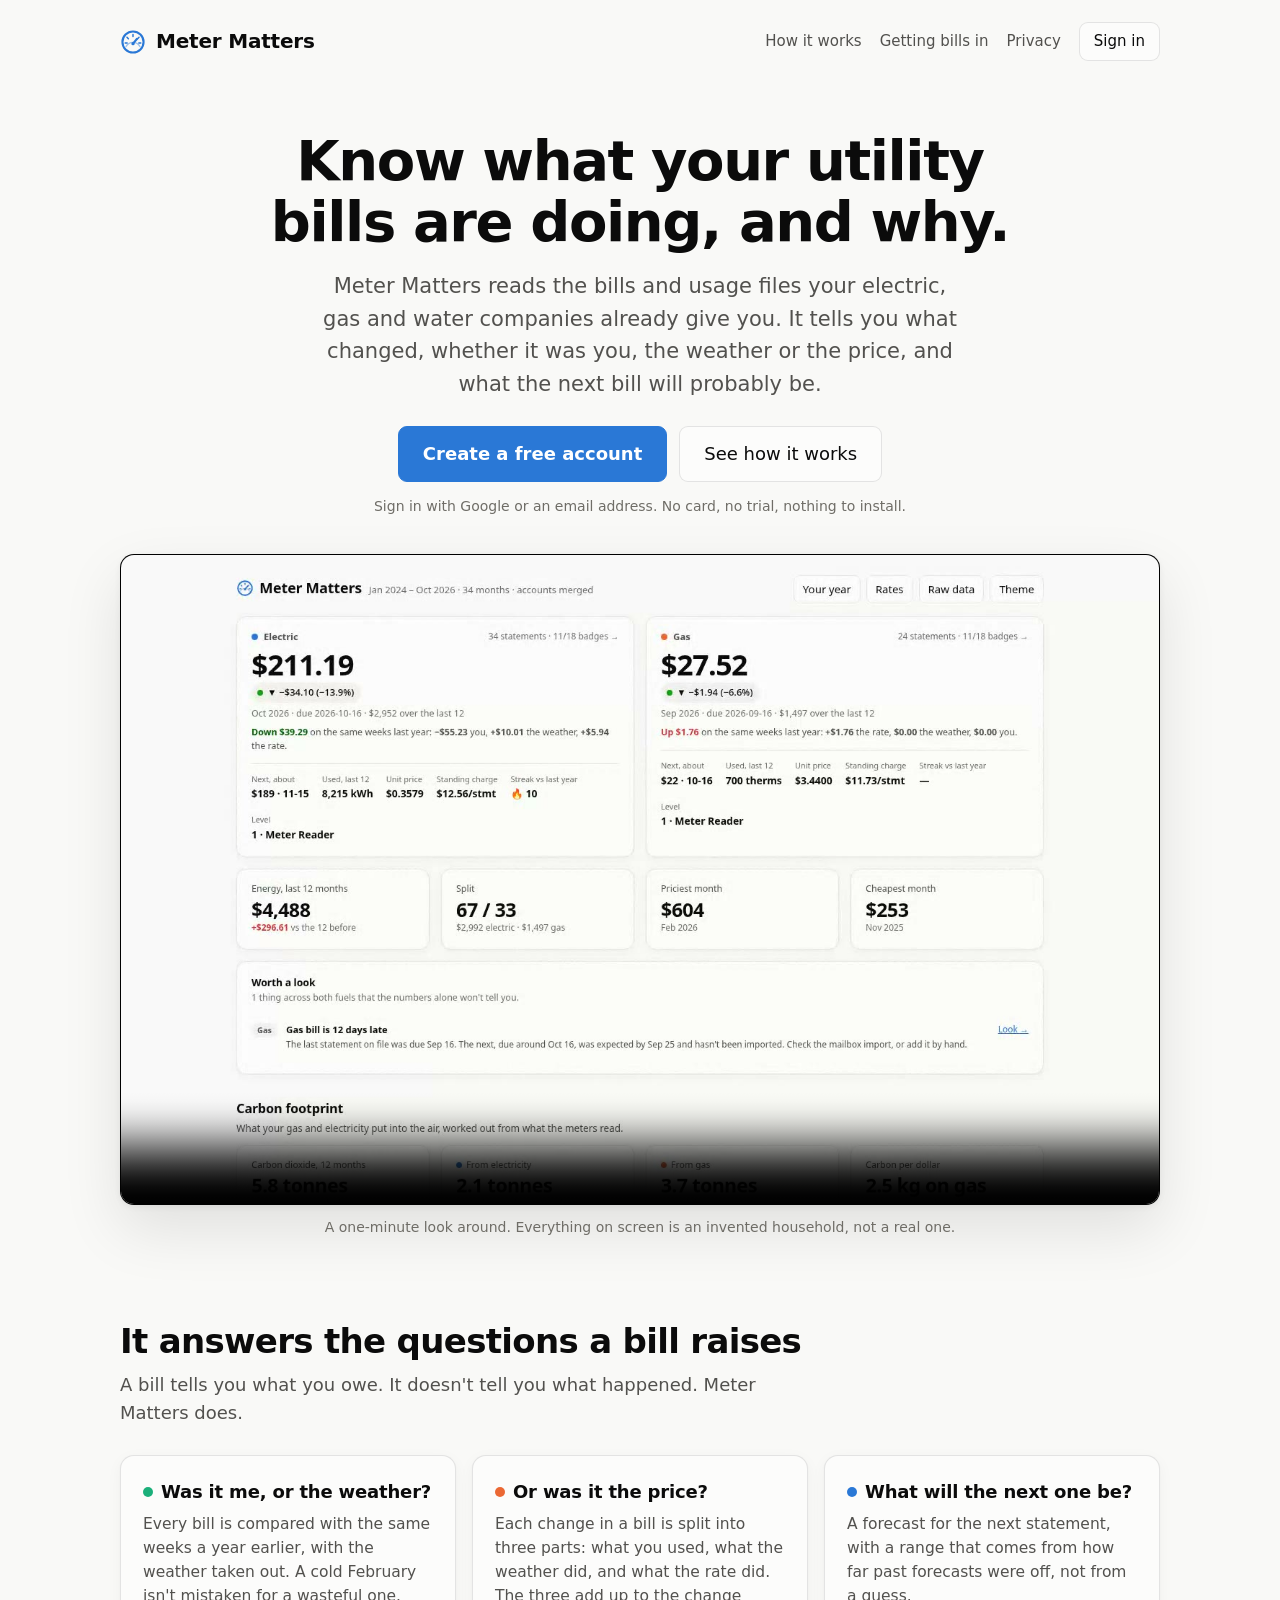
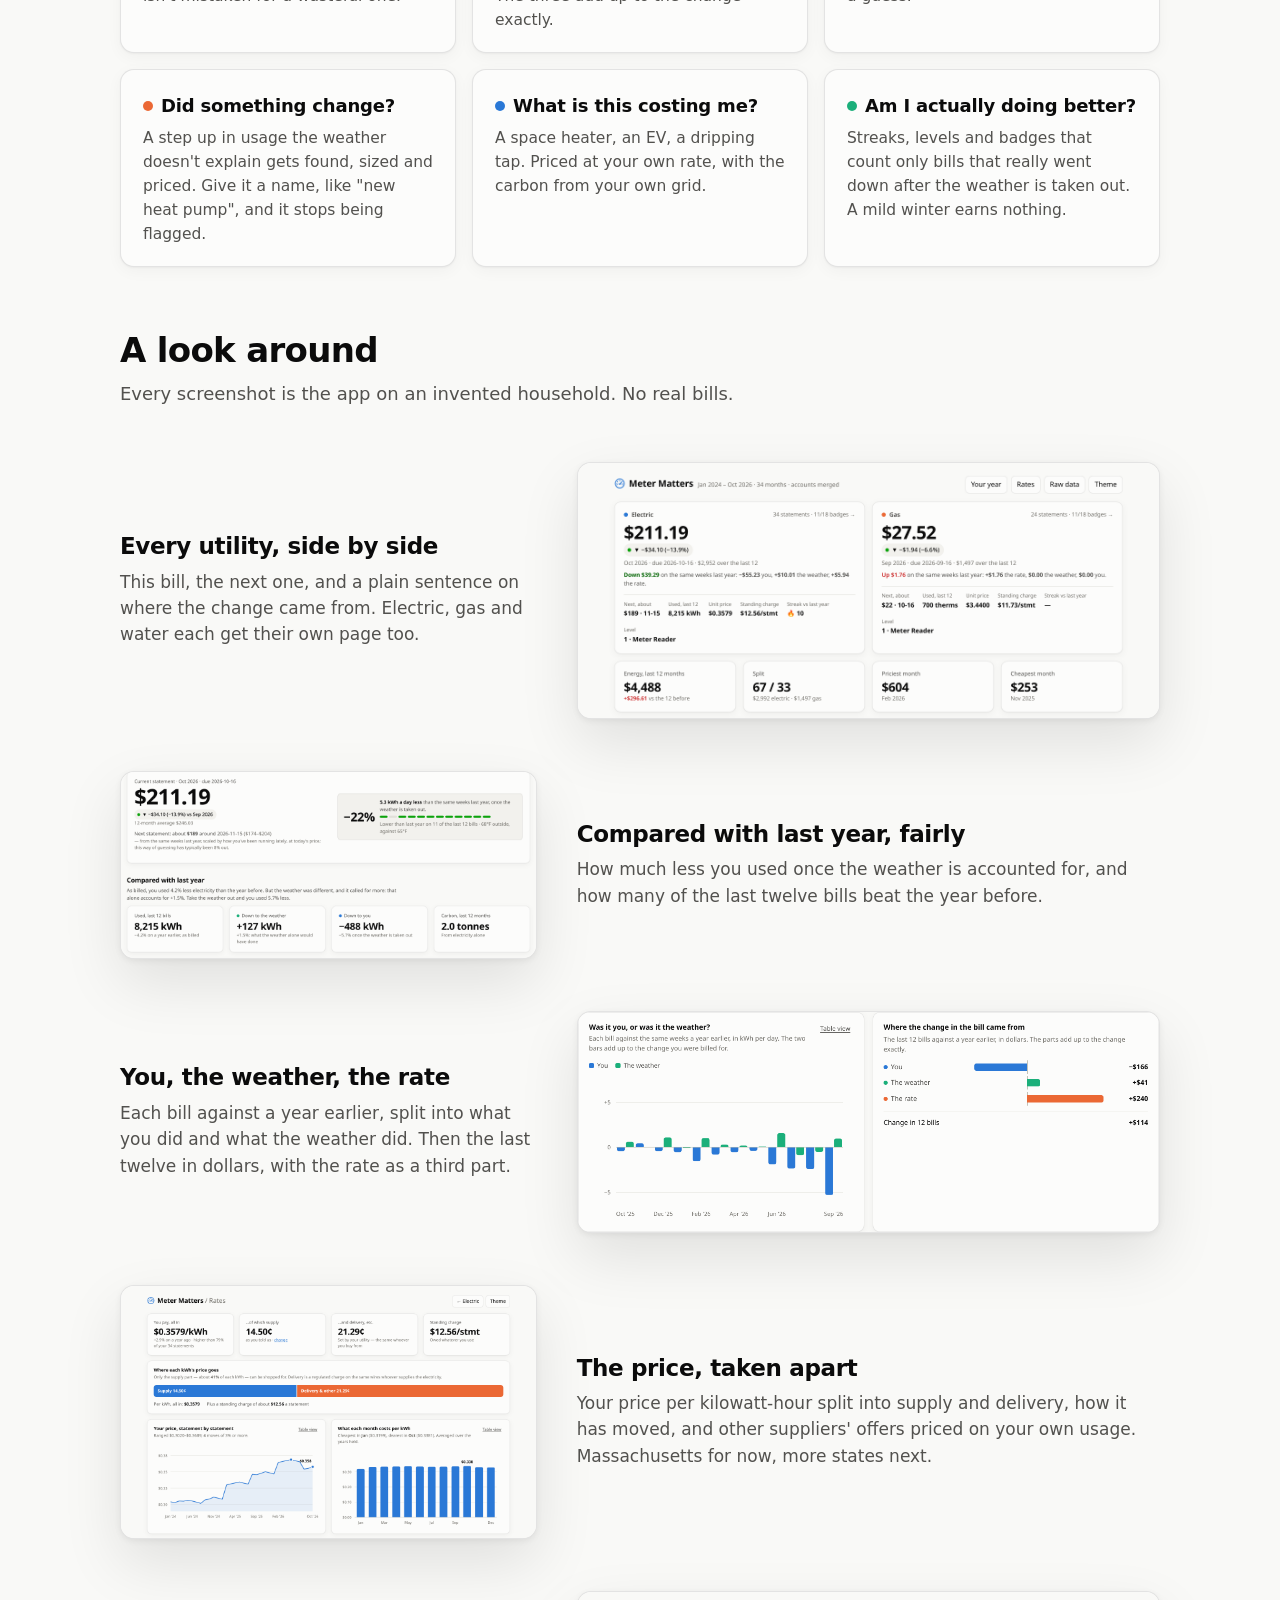
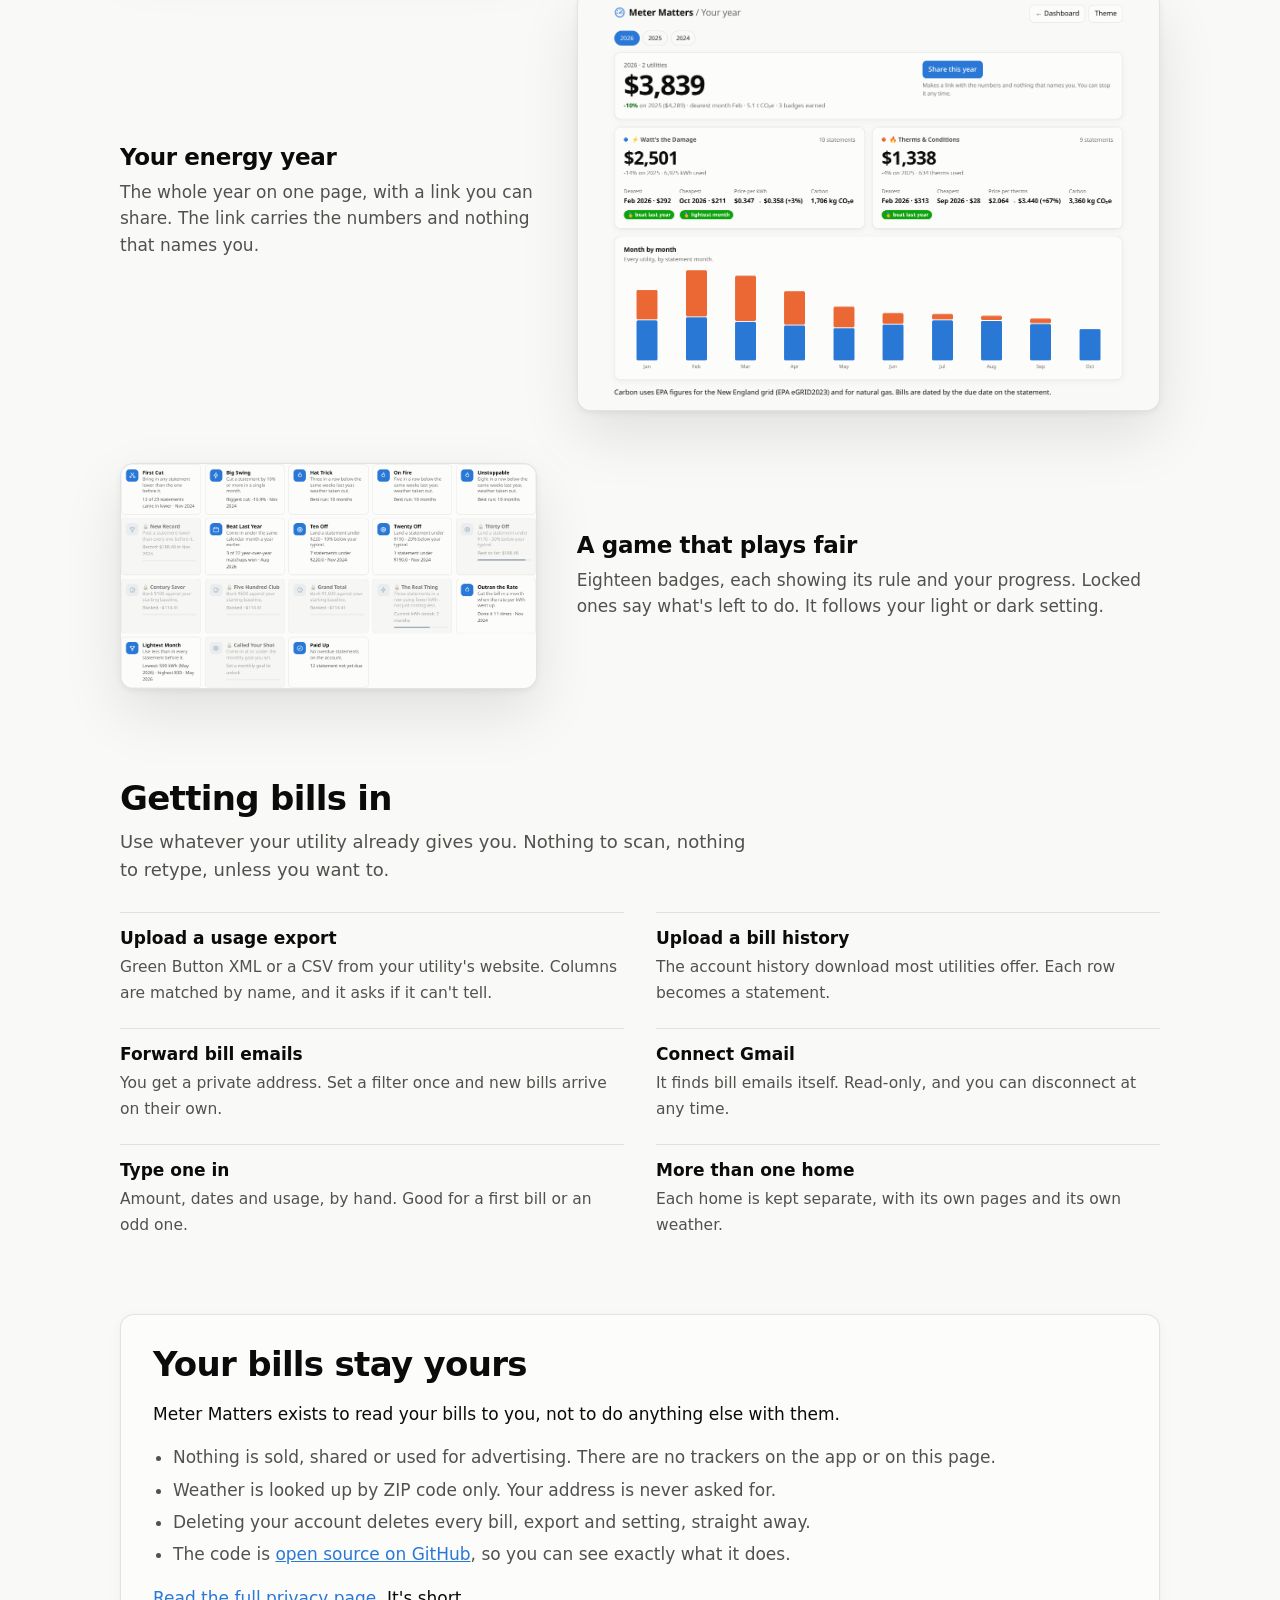
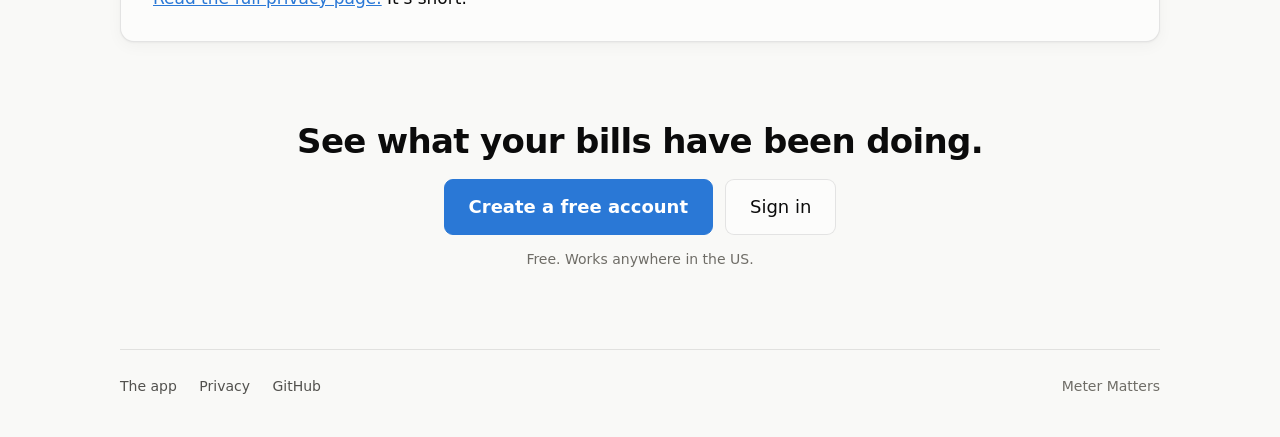
==== index.html @ e4c4b6be "The front page for Meter Matters Plain HTML and CSS for GitHub Pages at about.metermatters.app: what" ====
<!doctype html>
<html lang="en">
<head>
<meta charset="utf-8">
<meta name="viewport" content="width=device-width, initial-scale=1">
<title>Meter Matters · Know what your utility bills are doing</title>
<meta name="description" content="Meter Matters reads the bills and usage files your electric, gas and water companies already give you, and tells you plainly what changed and why. Free.">
<link rel="icon" type="image/svg+xml" href="icon.svg">
<link rel="stylesheet" href="styles.css">
<meta property="og:title" content="Meter Matters">
<meta property="og:description" content="Know what your utility bills are doing, and why. Free.">
<meta property="og:image" content="https://about.metermatters.app/img/hero.png">
<meta property="og:url" content="https://about.metermatters.app/">
<meta name="twitter:card" content="summary_large_image">
</head>
<body>
<div class="wrap">

  <header class="top">
    <a class="brand" href="/"><img src="icon.svg" alt=""><strong>Meter Matters</strong></a>
    <nav>
      <a href="#how">How it works</a>
      <a href="#bills">Getting bills in</a>
      <a href="privacy.html">Privacy</a>
      <a class="btn" href="https://metermatters.app/login">Sign in</a>
    </nav>
  </header>

  <section class="hero">
    <h1>Know what your utility bills are doing, and why.</h1>
    <p class="lede">Meter Matters reads the bills and usage files your electric, gas and water
      companies already give you. It tells you what changed, whether it was you, the weather or
      the price, and what the next bill will probably be.</p>
    <div class="actions">
      <a class="btn primary big" href="https://metermatters.app/register">Create a free account</a>
      <a class="btn big" href="#how">See how it works</a>
    </div>
    <p class="fine">Sign in with Google or an email address. No card, no trial, nothing to install.</p>

    <div class="video">
      <video controls preload="metadata" playsinline poster="video/poster.jpg" width="1440" height="900">
        <source src="video/demo.mp4" type="video/mp4">
      </video>
    </div>
    <p class="caption">A one-minute look around. Everything on screen is an invented household, not a real one.</p>
  </section>

  <section id="how">
    <div class="wrap">
      <h2>It answers the questions a bill raises</h2>
      <p class="intro">A bill tells you what you owe. It doesn't tell you what happened. Meter Matters does.</p>
      <div class="cards">
        <div class="card">
          <h3><span class="dot aqua"></span>Was it me, or the weather?</h3>
          <p>Every bill is compared with the same weeks a year earlier, with the weather taken out.
            A cold February isn't mistaken for a wasteful one.</p>
        </div>
        <div class="card">
          <h3><span class="dot orange"></span>Or was it the price?</h3>
          <p>Each change in a bill is split into three parts: what you used, what the weather did,
            and what the rate did. The three add up to the change exactly.</p>
        </div>
        <div class="card">
          <h3><span class="dot"></span>What will the next one be?</h3>
          <p>A forecast for the next statement, with a range that comes from how far past
            forecasts were off, not from a guess.</p>
        </div>
        <div class="card">
          <h3><span class="dot orange"></span>Did something change?</h3>
          <p>A step up in usage the weather doesn't explain gets found, sized and priced.
            Give it a name, like "new heat pump", and it stops being flagged.</p>
        </div>
        <div class="card">
          <h3><span class="dot"></span>What is this costing me?</h3>
          <p>A space heater, an EV, a dripping tap. Priced at your own rate, with the carbon
            from your own grid.</p>
        </div>
        <div class="card">
          <h3><span class="dot aqua"></span>Am I actually doing better?</h3>
          <p>Streaks, levels and badges that count only bills that really went down after
            the weather is taken out. A mild winter earns nothing.</p>
        </div>
      </div>
    </div>
  </section>

  <section id="look">
    <div class="wrap">
      <h2>A look around</h2>
      <p class="intro">Every screenshot is the app on an invented household. No real bills.</p>

      <div class="shot">
        <div class="words">
          <h3>Every utility, side by side</h3>
          <p>This bill, the next one, and a plain sentence on where the change came from.
            Electric, gas and water each get their own page too.</p>
        </div>
        <img src="img/hero.png" alt="The overview: electric and gas cards side by side, each with the current bill, the forecast and the split between you, the weather and the rate" loading="lazy" width="1280" height="560">
      </div>

      <div class="shot">
        <div class="words">
          <h3>Compared with last year, fairly</h3>
          <p>How much less you used once the weather is accounted for, and how many of the
            last twelve bills beat the year before.</p>
        </div>
        <img src="img/electric.png" alt="The electric page: current statement, forecast, and the weather-adjusted comparison with last year" loading="lazy" width="1152" height="518">
      </div>

      <div class="shot">
        <div class="words">
          <h3>You, the weather, the rate</h3>
          <p>Each bill against a year earlier, split into what you did and what the weather
            did. Then the last twelve in dollars, with the rate as a third part.</p>
        </div>
        <img src="img/weather.png" alt="Two charts: each bill split into you and the weather, and the twelve-bill dollar change split into you, the weather and the rate" loading="lazy" width="1120" height="423">
      </div>

      <div class="shot">
        <div class="words">
          <h3>The price, taken apart</h3>
          <p>Your price per kilowatt-hour split into supply and delivery, how it has moved,
            and other suppliers' offers priced on your own usage. Massachusetts for now, more states next.</p>
        </div>
        <img src="img/rates.png" alt="The rates page: supply and delivery over time, and supplier offers priced against the home's own last twelve months" loading="lazy" width="1280" height="780">
      </div>

      <div class="shot">
        <div class="words">
          <h3>Your energy year</h3>
          <p>The whole year on one page, with a link you can share. The link carries the
            numbers and nothing that names you.</p>
        </div>
        <img src="img/year.png" alt="The year page: total spend, each utility's year, and a month-by-month chart" loading="lazy" width="1280" height="919">
      </div>

      <div class="shot">
        <div class="words">
          <h3>A game that plays fair</h3>
          <p>Eighteen badges, each showing its rule and your progress. Locked ones say what's
            left to do. It follows your light or dark setting.</p>
        </div>
        <img src="img/badges.png" alt="The badges grid, with earned and locked badges and the rule for each" loading="lazy" width="1078" height="583">
      </div>
    </div>
  </section>

  <section id="bills">
    <div class="wrap">
      <h2>Getting bills in</h2>
      <p class="intro">Use whatever your utility already gives you. Nothing to scan, nothing to retype,
        unless you want to.</p>
      <ul class="ways">
        <li><strong>Upload a usage export</strong><span>Green Button XML or a CSV from your utility's website.
          Columns are matched by name, and it asks if it can't tell.</span></li>
        <li><strong>Upload a bill history</strong><span>The account history download most utilities offer.
          Each row becomes a statement.</span></li>
        <li><strong>Forward bill emails</strong><span>You get a private address. Set a filter once and new
          bills arrive on their own.</span></li>
        <li><strong>Connect Gmail</strong><span>It finds bill emails itself. Read-only, and you can
          disconnect at any time.</span></li>
        <li><strong>Type one in</strong><span>Amount, dates and usage, by hand. Good for a first bill or
          an odd one.</span></li>
        <li><strong>More than one home</strong><span>Each home is kept separate, with its own pages and
          its own weather.</span></li>
      </ul>
    </div>
  </section>

  <section id="privacy">
    <div class="wrap">
      <div class="promise">
        <h2>Your bills stay yours</h2>
        <p>Meter Matters exists to read your bills to you, not to do anything else with them.</p>
        <ul>
          <li>Nothing is sold, shared or used for advertising. There are no trackers on the app or on this page.</li>
          <li>Weather is looked up by ZIP code only. Your address is never asked for.</li>
          <li>Deleting your account deletes every bill, export and setting, straight away.</li>
          <li>The code is <a href="https://github.com/davidfic/meter-matters">open source on GitHub</a>, so you can see exactly what it does.</li>
        </ul>
        <p style="margin-bottom:0"><a href="privacy.html">Read the full privacy page.</a> It's short.</p>
      </div>
    </div>
  </section>

  <section class="closing">
    <h2>See what your bills have been doing.</h2>
    <div class="actions">
      <a class="btn primary big" href="https://metermatters.app/register">Create a free account</a>
      <a class="btn big" href="https://metermatters.app/login">Sign in</a>
    </div>
    <p class="fine" style="color:var(--text-muted);font-size:14px;margin-top:14px">Free. Works anywhere in the US.</p>
  </section>

  <footer class="foot">
    <div>
      <a href="https://metermatters.app">The app</a>
      <a href="privacy.html">Privacy</a>
      <a href="https://github.com/davidfic/meter-matters">GitHub</a>
    </div>
    <div>Meter Matters</div>
  </footer>

</div>
</body>
</html>
---- styles.css ----
/* about.metermatters.app. Same palette and type as the app, so the two feel
   like one thing. Light and dark follow the visitor's system setting. */

:root {
  color-scheme: light;
  --page:           #f9f9f7;
  --surface-1:      #fcfcfb;
  --surface-2:      #f2f1ed;
  --text-primary:   #0b0b0b;
  --text-secondary: #52514e;
  --text-muted:     #6f6d67;
  --border:         rgba(11, 11, 11, 0.10);
  --shadow:         0 1px 2px rgba(11, 11, 11, 0.04), 0 4px 16px rgba(11, 11, 11, 0.04);
  --shadow-lg:      0 2px 6px rgba(11, 11, 11, 0.06), 0 24px 60px rgba(11, 11, 11, 0.10);
  --blue:           #2a78d6;
  --orange:         #eb6834;
  --aqua:           #1baf7a;
  --good-text:      #006300;
  --radius:         14px;
  --radius-sm:      9px;
}

@media (prefers-color-scheme: dark) {
  :root {
    color-scheme: dark;
    --page:           #0d0d0d;
    --surface-1:      #1a1a19;
    --surface-2:      #232322;
    --text-primary:   #ffffff;
    --text-secondary: #c3c2b7;
    --text-muted:     #898781;
    --border:         rgba(255, 255, 255, 0.10);
    --shadow:         0 1px 2px rgba(0, 0, 0, 0.4), 0 4px 16px rgba(0, 0, 0, 0.3);
    --shadow-lg:      0 2px 6px rgba(0, 0, 0, 0.5), 0 24px 60px rgba(0, 0, 0, 0.5);
    --blue:           #3987e5;
    --orange:         #d95926;
    --aqua:           #199e70;
    --good-text:      #0ca30c;
  }
}

* { box-sizing: border-box; }
html { -webkit-text-size-adjust: 100%; scroll-behavior: smooth; }

body {
  margin: 0;
  padding: 0 16px;
  background: var(--page);
  color: var(--text-primary);
  font-family: system-ui, -apple-system, "Segoe UI", sans-serif;
  font-size: 17px;
  line-height: 1.55;
}

a { color: var(--blue); }
a:focus-visible, button:focus-visible { outline: 2px solid var(--blue); outline-offset: 2px; }

.wrap { max-width: 1040px; margin: 0 auto; }
.narrow { max-width: 720px; margin: 0 auto; }

/* ------------------------------------------------------------- header */

header.top {
  display: flex; align-items: center; justify-content: space-between; gap: 16px;
  padding: 22px 0;
}
.brand { display: flex; align-items: center; gap: 10px; text-decoration: none; color: inherit; }
.brand img { width: 26px; height: 26px; }
.brand strong { font-size: 20px; font-weight: 650; letter-spacing: -0.01em; }
nav { display: flex; align-items: center; gap: 6px 18px; flex-wrap: wrap; justify-content: flex-end; }
nav a { color: var(--text-secondary); text-decoration: none; font-size: 15px; }
nav a:hover { color: var(--text-primary); }

.btn {
  display: inline-block; text-decoration: none; font: inherit; font-size: 16px;
  color: var(--text-primary); background: var(--surface-1);
  border: 1px solid var(--border); border-radius: var(--radius-sm);
  padding: 10px 18px; cursor: pointer; white-space: nowrap;
  transition: background 120ms ease, filter 120ms ease;
}
.btn:hover { background: var(--surface-2); }
.btn.primary { background: var(--blue); border-color: var(--blue); color: #fff; font-weight: 550; }
.btn.primary:hover { filter: brightness(1.08); background: var(--blue); }
.btn.big { font-size: 18px; padding: 13px 24px; }
nav .btn { padding: 7px 14px; font-size: 15px; }

/* --------------------------------------------------------------- hero */

.hero { text-align: center; padding: 48px 0 28px; }
.hero h1 {
  font-size: clamp(34px, 6vw, 56px); line-height: 1.08; letter-spacing: -0.025em;
  font-weight: 700; margin: 0 auto 18px; max-width: 760px;
}
.hero .lede { font-size: clamp(18px, 2.3vw, 21px); color: var(--text-secondary); max-width: 640px; margin: 0 auto 26px; }
.actions { display: flex; gap: 12px; justify-content: center; flex-wrap: wrap; }
.hero .fine { color: var(--text-muted); font-size: 14px; margin: 14px 0 0; }

.video {
  margin: 36px auto 0; border-radius: var(--radius); overflow: hidden;
  border: 1px solid var(--border); box-shadow: var(--shadow-lg); background: #000;
}
.video video { display: block; width: 100%; height: auto; }
.caption { text-align: center; color: var(--text-muted); font-size: 14px; margin: 12px 0 0; }

/* ----------------------------------------------------------- sections */

section { padding: 56px 0 8px; }
section h2 {
  font-size: clamp(26px, 4vw, 34px); letter-spacing: -0.02em; line-height: 1.15;
  margin: 0 0 10px; font-weight: 700;
}
section > .wrap > p.intro, section > .narrow > p.intro { color: var(--text-secondary); font-size: 18px; margin: 0 0 28px; max-width: 640px; }

.cards { display: grid; grid-template-columns: repeat(3, 1fr); gap: 16px; }
.card {
  background: var(--surface-1); border: 1px solid var(--border); border-radius: var(--radius);
  box-shadow: var(--shadow); padding: 22px 22px 20px;
}
.card h3 { margin: 0 0 6px; font-size: 18px; font-weight: 650; letter-spacing: -0.01em; }
.card p { margin: 0; color: var(--text-secondary); font-size: 15.5px; }
.card .dot { display: inline-block; width: 10px; height: 10px; border-radius: 50%; margin: 0 8px 1px 0; background: var(--blue); }
.card .dot.orange { background: var(--orange); }
.card .dot.aqua { background: var(--aqua); }

/* a screenshot with its words beside it */
.shot { display: grid; grid-template-columns: 5fr 7fr; gap: 28px 40px; align-items: center; padding: 26px 0; }
.shot:nth-child(even) .words { order: 2; }
.shot .words h3 { font-size: 23px; letter-spacing: -0.015em; margin: 0 0 8px; font-weight: 650; line-height: 1.2; }
.shot .words p { margin: 0; color: var(--text-secondary); }
.shot img, .shot picture img {
  width: 100%; height: auto; display: block; border-radius: var(--radius);
  border: 1px solid var(--border); box-shadow: var(--shadow-lg); background: var(--surface-1);
}

.ways { display: grid; grid-template-columns: repeat(2, 1fr); gap: 10px 32px; margin: 0; padding: 0; list-style: none; }
.ways li { padding: 12px 0; border-top: 1px solid var(--border); }
.ways strong { display: block; font-weight: 650; margin-bottom: 2px; }
.ways span { color: var(--text-secondary); font-size: 15.5px; }

.promise { background: var(--surface-1); border: 1px solid var(--border); border-radius: var(--radius); box-shadow: var(--shadow); padding: 30px 32px; }
.promise ul { margin: 12px 0 0; padding-left: 20px; color: var(--text-secondary); }
.promise li { margin: 6px 0; }

.closing { text-align: center; padding: 72px 0 40px; }
.closing h2 { margin-bottom: 18px; }

footer.foot {
  border-top: 1px solid var(--border); margin-top: 24px; padding: 26px 0 40px;
  color: var(--text-muted); font-size: 14px;
  display: flex; justify-content: space-between; gap: 10px 20px; flex-wrap: wrap;
}
footer.foot a { color: var(--text-secondary); text-decoration: none; margin-right: 18px; }
footer.foot a:hover { color: var(--text-primary); text-decoration: underline; }

/* ------------------------------------------------------- privacy page */

.doc { padding: 24px 0 40px; }
.doc h1 { font-size: clamp(30px, 5vw, 42px); letter-spacing: -0.02em; margin: 0 0 6px; }
.doc .updated { color: var(--text-muted); font-size: 14px; margin: 0 0 28px; }
.doc h2 { font-size: 22px; margin: 36px 0 8px; letter-spacing: -0.015em; }
.doc p, .doc li { color: var(--text-secondary); }
.doc ul { padding-left: 22px; }
.doc li { margin: 6px 0; }
.doc strong { color: var(--text-primary); font-weight: 600; }

/* ---------------------------------------------------------- phones */

@media (max-width: 860px) {
  .cards { grid-template-columns: 1fr 1fr; }
  .shot { grid-template-columns: 1fr; gap: 16px; }
  .shot:nth-child(even) .words { order: 0; }
}
@media (max-width: 560px) {
  body { font-size: 16px; }
  .cards, .ways { grid-template-columns: 1fr; }
  header.top { padding: 16px 0; }
  nav a:not(.btn) { display: none; }
  .hero { padding-top: 28px; }
  .promise { padding: 22px 20px; }
}
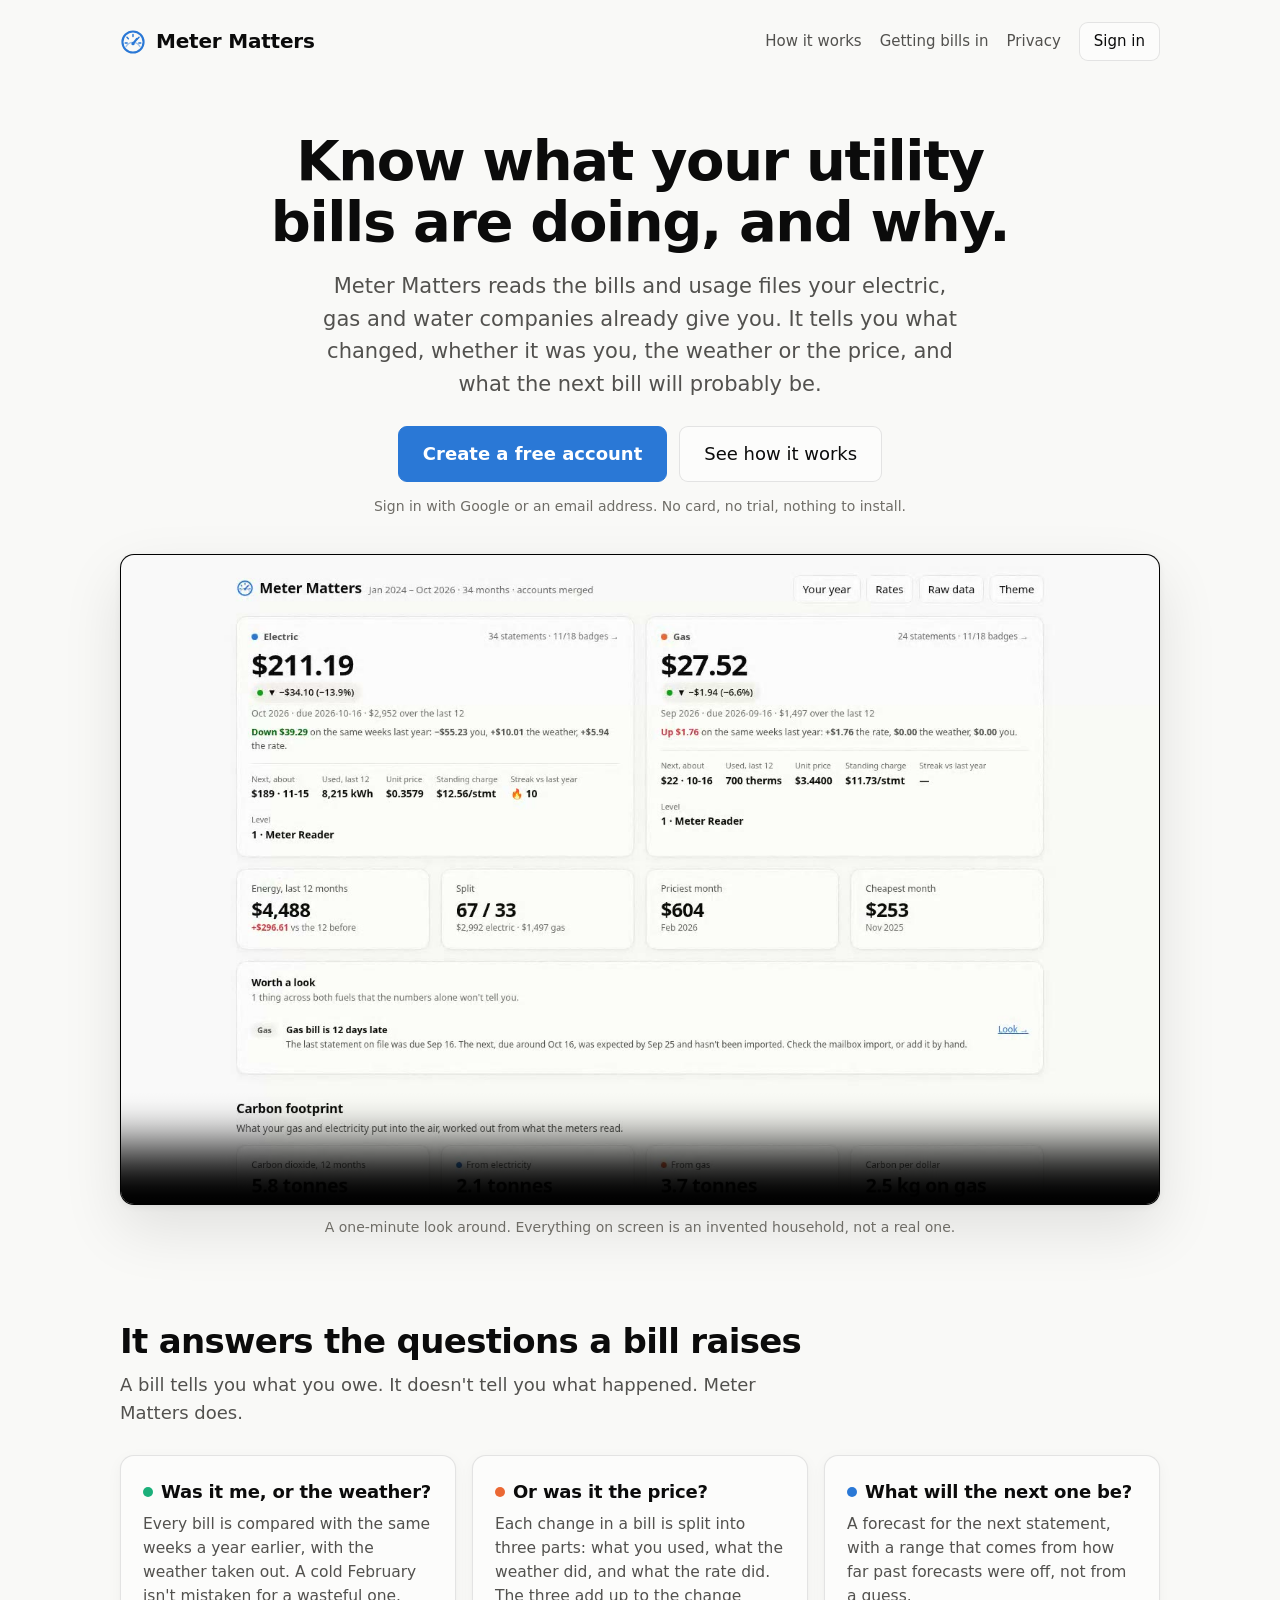
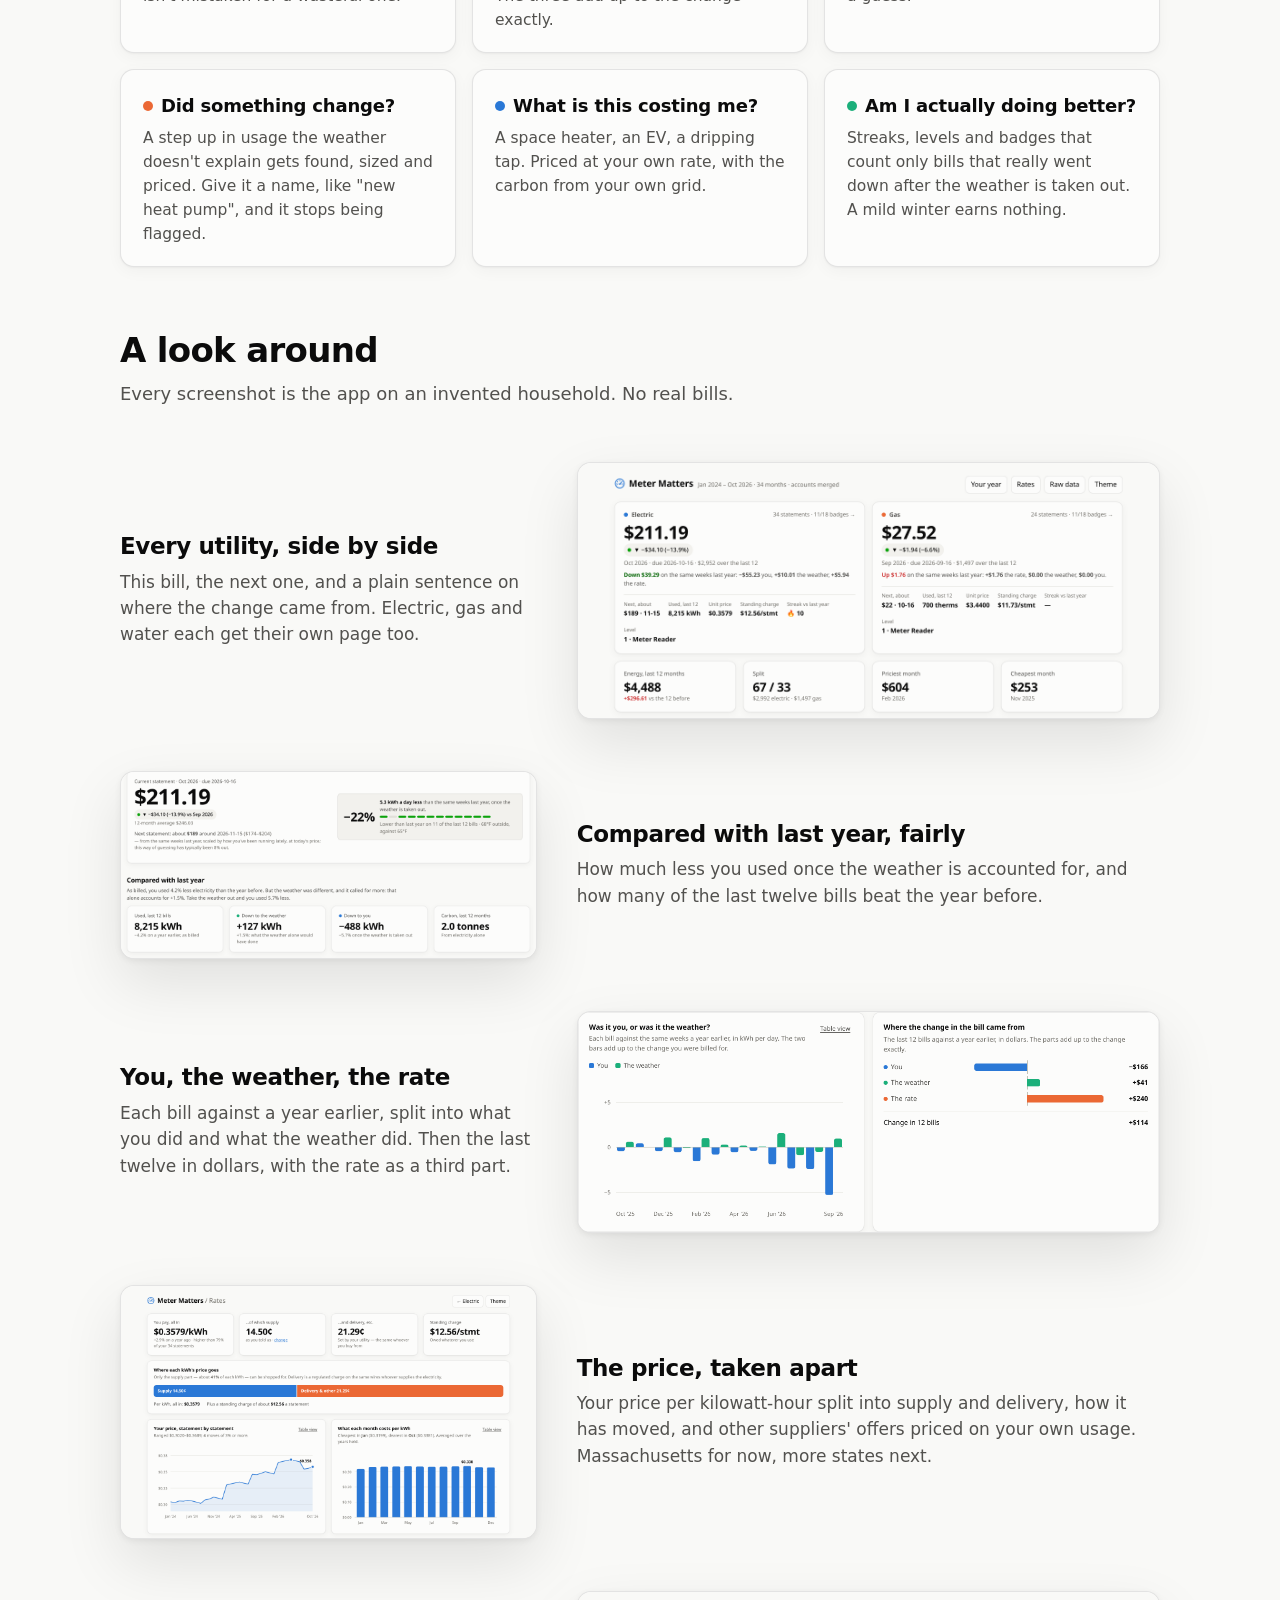
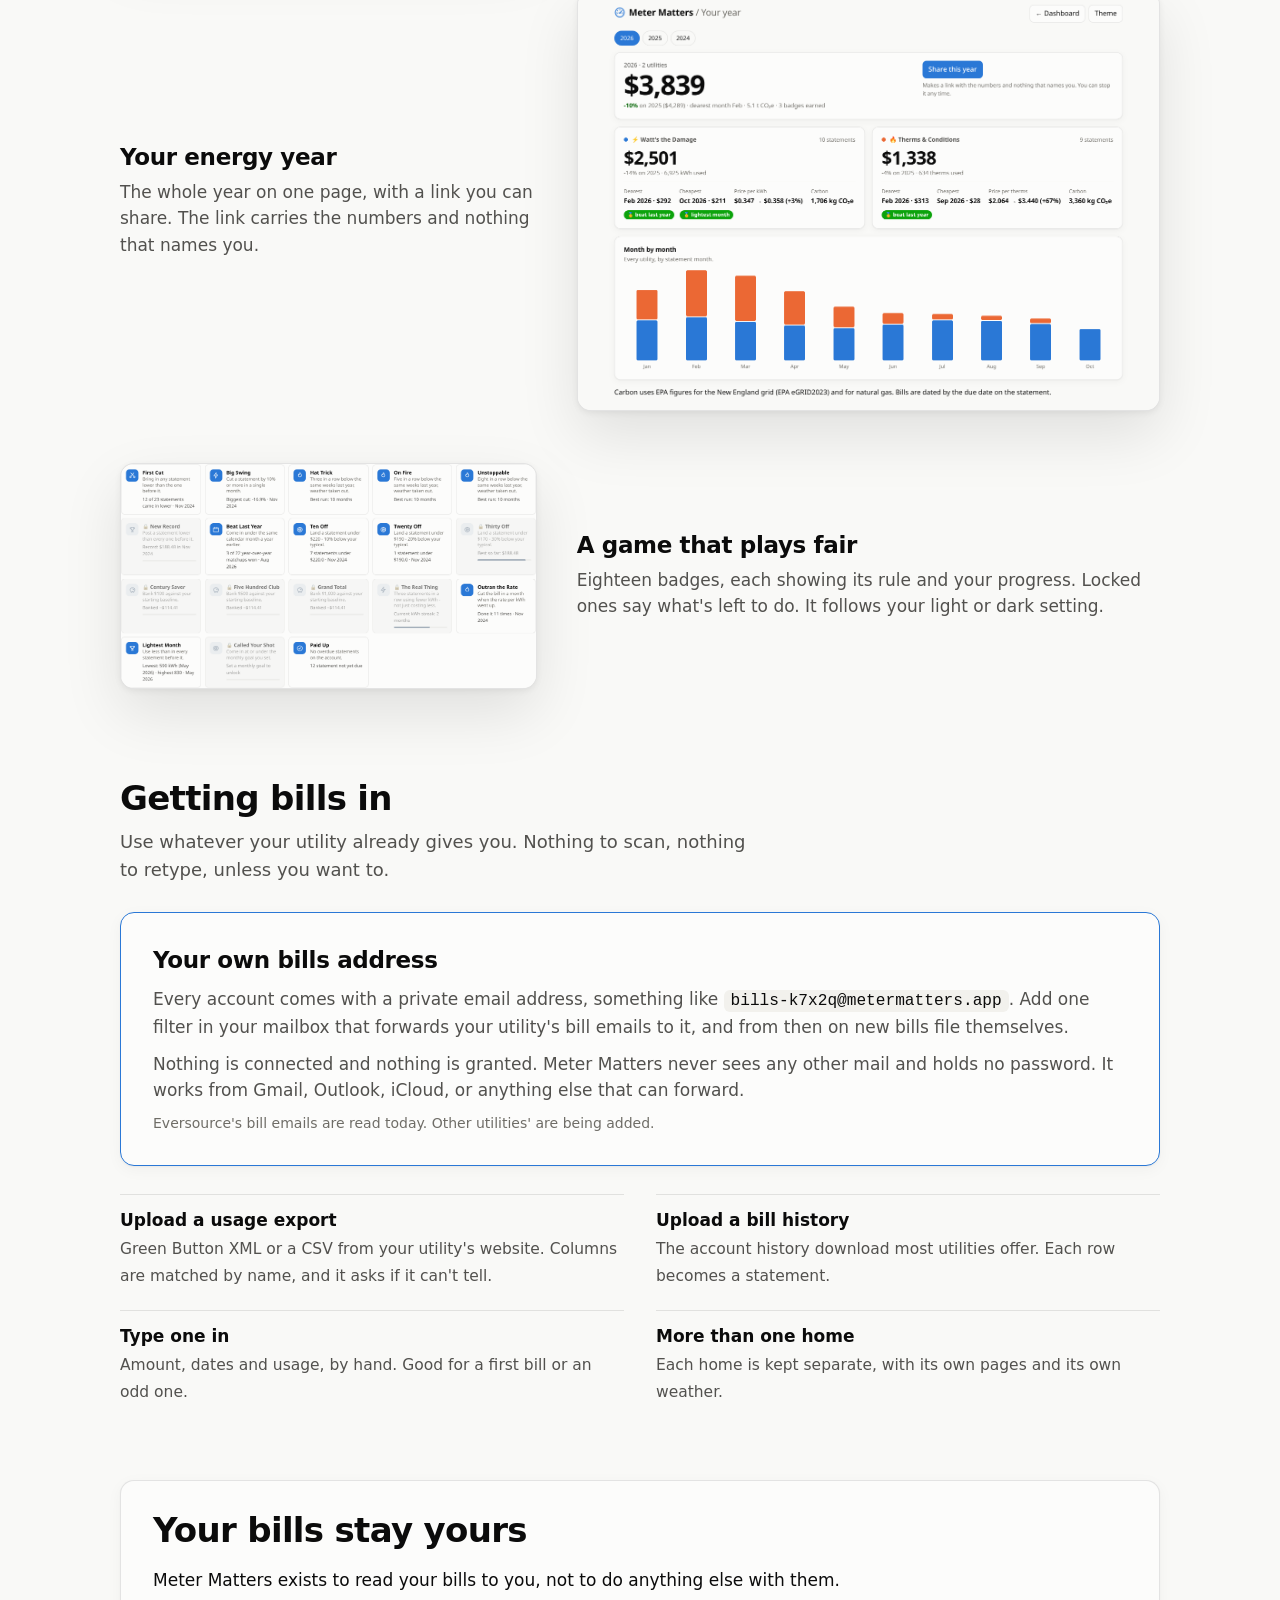
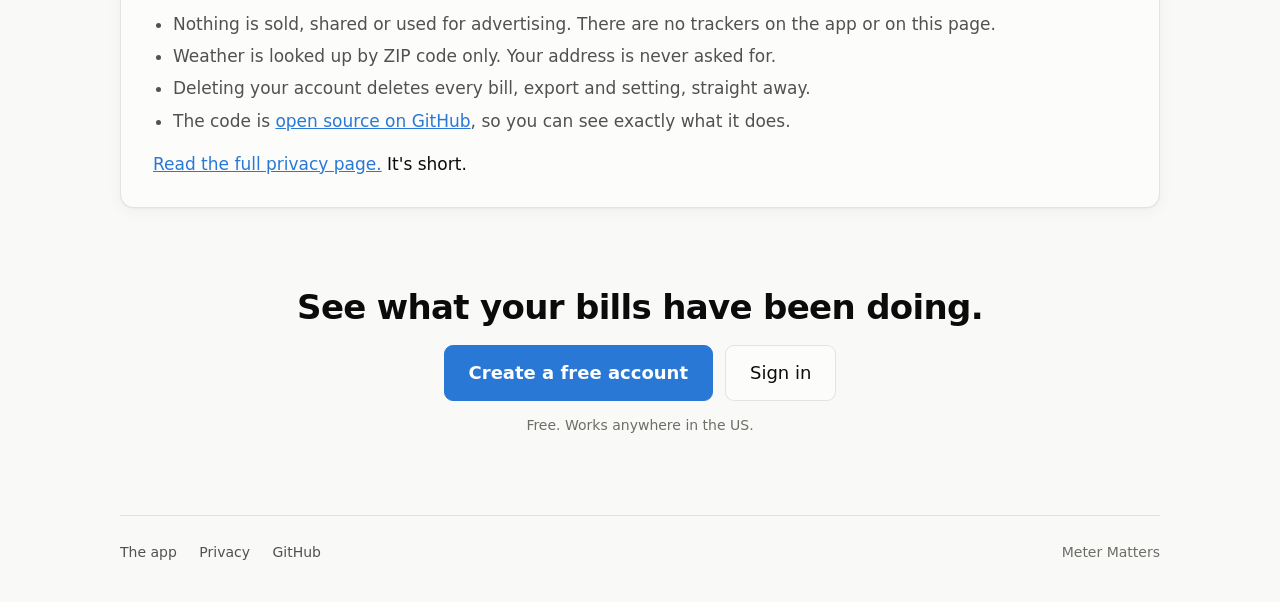
==== commit cf9e5921: "Call out the private bills address Forwarding to a private address needs nothing connected and nothi" ====
--- a/index.html
+++ b/index.html
@@ -150,15 +150,22 @@
       <h2>Getting bills in</h2>
       <p class="intro">Use whatever your utility already gives you. Nothing to scan, nothing to retype,
         unless you want to.</p>
+
+      <div class="promise address">
+        <h3>Your own bills address</h3>
+        <p>Every account comes with a private email address, something like
+          <code>bills-k7x2q@metermatters.app</code>. Add one filter in your mailbox that forwards
+          your utility's bill emails to it, and from then on new bills file themselves.</p>
+        <p>Nothing is connected and nothing is granted. Meter Matters never sees any other mail and
+          holds no password. It works from Gmail, Outlook, iCloud, or anything else that can forward.</p>
+        <p class="fine">Eversource's bill emails are read today. Other utilities' are being added.</p>
+      </div>
+
       <ul class="ways">
         <li><strong>Upload a usage export</strong><span>Green Button XML or a CSV from your utility's website.
           Columns are matched by name, and it asks if it can't tell.</span></li>
         <li><strong>Upload a bill history</strong><span>The account history download most utilities offer.
           Each row becomes a statement.</span></li>
-        <li><strong>Forward bill emails</strong><span>You get a private address. Set a filter once and new
-          bills arrive on their own.</span></li>
-        <li><strong>Connect Gmail</strong><span>It finds bill emails itself. Read-only, and you can
-          disconnect at any time.</span></li>
         <li><strong>Type one in</strong><span>Amount, dates and usage, by hand. Good for a first bill or
           an odd one.</span></li>
         <li><strong>More than one home</strong><span>Each home is kept separate, with its own pages and
--- a/styles.css
+++ b/styles.css
@@ -132,6 +132,12 @@
   border: 1px solid var(--border); box-shadow: var(--shadow-lg); background: var(--surface-1);
 }
 
+.promise.address { border-color: var(--blue); margin-bottom: 28px; }
+.promise.address h3 { margin: 0 0 8px; font-size: 23px; letter-spacing: -0.015em; font-weight: 650; }
+.promise.address p { margin: 0 0 10px; color: var(--text-secondary); }
+.promise.address code { font-size: 0.95em; background: var(--surface-2); padding: 2px 7px; border-radius: 6px; color: var(--text-primary); }
+.promise.address .fine { color: var(--text-muted); font-size: 14px; margin: 4px 0 0; }
+
 .ways { display: grid; grid-template-columns: repeat(2, 1fr); gap: 10px 32px; margin: 0; padding: 0; list-style: none; }
 .ways li { padding: 12px 0; border-top: 1px solid var(--border); }
 .ways strong { display: block; font-weight: 650; margin-bottom: 2px; }
